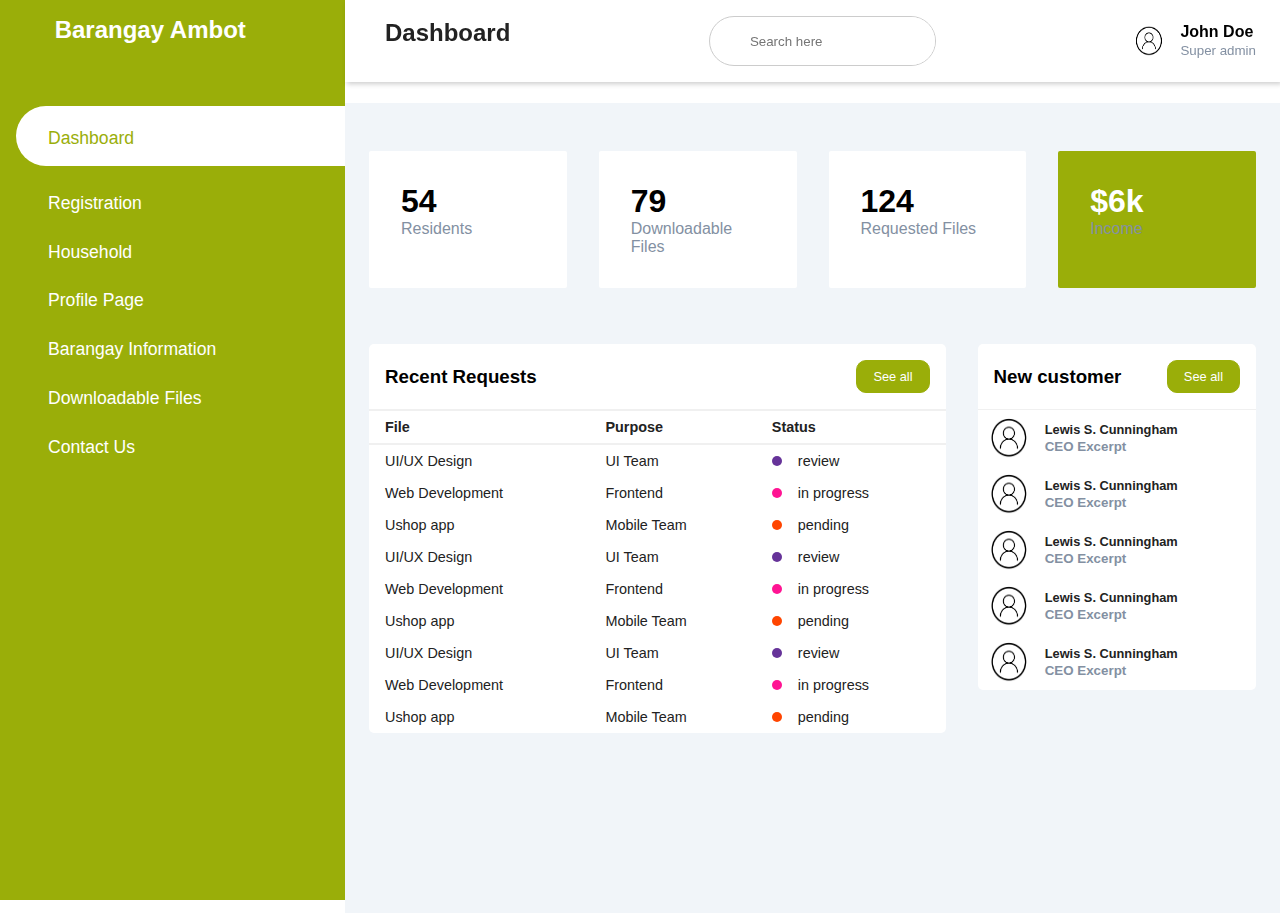
==== index.html @ b177c383 "Website" ====
<!DOCTYPE html>
<html lang="en">
<head>
	<meta charset="UTF-8">
	<title>127</title>
	<link rel="stylesheet" href="https://maxst.icons8.com/vue
	-static/landings/line-awesome/line-awesome/1.3.0/css/line-awesome.min.css">
	<link rel="stylesheet" href="style.css">
</head>
<body>
	<input type="checkbox" id="nav-toggle">
	<div class= "sidebar">
		<div class="sidebar-brand">
			<h2><span class="lab la-accusoft"></span> <span>Barangay Ambot</span></h2>
		</div>
		
		<div class = "sidebar-menu">
		<ul>
		
			<li>  
				<a href="index.html" class="active"><span class="las la-igloo"></span>
				<span>Dashboard	</span></a>
			</li>
			
			<li>
				<a href="registration.html"><span class="las la-laptop"></span>
				<span>Registration</span></a>
			</li>
			
			<li>
				<a href="household.html"><span class="las la-home"></span>
				<span>Household</span></a>
			</li>
			
			<li>
				<a href="profile1.html"><span class="las la-users"></span>
				<span>Profile Page</span></a>
			</li>
			
			<li>
				<a href=""><span class="las la-clipboard-list"></span>
				<span>Barangay Information</span></a>
			</li>
		
			<li>
				<a href="dl.html"><span class="las la-receipt"></span>
				<span>Downloadable Files</span></a>
			</li>
			
			<li>
				<a href="contact1.html"><span class="las la-user-circle"></span>
				<span>Contact Us</span></a>
			</li>
			
		</ul>
		</div>
	</div>	
	
	<div class="main-content">
		<header>
			<h2>
				<label for="nav-toggle">
					<span class="las la-bars"></span>
				</label>
				Dashboard
			</h2>
			
			<div class="search-wrapper">
				<span class="las la-search"></span>
				<input type="search" placeholder="Search here" />
			</div>
			
			<div class="user-wrapper">
				<img src="icon.png" width="30px" height="30px" alt="">
				<div>
					<h4>John Doe</h4>
					<small>Super admin</small>
				</div>
			</div>
		</header>
		
		<main>
		
			<div class="cards">
				<div class="card-single">
					<div>
						<h1>54</h1>
						<span>Residents</span>
					</div>
					<div>
						<span class="las la-users"></span>
					</div>
				</div>
				
				<div class="card-single">
					<div>
						<h1>79</h1>
						<span>Downloadable Files</span>
					</div>
					<div>
						<span class="las la-clipboard"></span>
					</div>
				</div>
				
				<div class="card-single">
					<div>
						<h1>124</h1>
						<span>Requested Files</span>
					</div>
					<div>
						<span class="las la-shopping-bag"></span>
					</div>
				</div>
				
				<div class="card-single">
					<div>
						<h1>$6k</h1>
						<span>Income</span>
					</div>
					<div>
						<span class="lab la-google-wallet"></span>
					</div>
				</div>
			</div>
			
			<div class="recent-grid">
				<div class="projects">
					<div class="card">
						<div class="card-header">
							<h3>Recent Requests</h3>
							
							<button>See all <span class="las la-arrow-right">
							</span></button>
						</div>
						<div class="card-body">
							<div class="table-responsive">
							<table width="100%">
								<thead>
									<tr>
										<td>File</td>
										<td>Purpose</td>
										<td>Status</td>
									</tr>
								</thead>
								<tbody>
									<tr>
										<td>UI/UX Design</td>
										<td>UI Team</td>
										<td>
											<span class="status purple"> </span>
											review
										</td>
									</tr>
									<tr>
										<td>Web Development</td>
										<td>Frontend</td>
										<td>
											<span class="status pink"> </span>
											in progress
										</td>
									</tr>
									<tr>
										<td>Ushop app</td>
										<td>Mobile Team</td>
										<td>
											<span class="status orange"> </span>
											pending
										</td>
									</tr>
									<tr>
										<td>UI/UX Design</td>
										<td>UI Team</td>
										<td>
											<span class="status purple"> </span>
											review
										</td>
									</tr>
									<tr>
										<td>Web Development</td>
										<td>Frontend</td>
										<td>
											<span class="status pink"> </span>
											in progress
										</td>
									</tr>
									<tr>
										<td>Ushop app</td>
										<td>Mobile Team</td>
										<td>
											<span class="status orange"> </span>
											pending
										</td>
									</tr>
									<tr>
										<td>UI/UX Design</td>
										<td>UI Team</td>
										<td>
											<span class="status purple"> </span>
											review
										</td>
									</tr>
									<tr>
										<td>Web Development</td>
										<td>Frontend</td>
										<td>
											<span class="status pink"> </span>
											in progress
										</td>
									</tr>
									<tr>
										<td>Ushop app</td>
										<td>Mobile Team</td>
										<td>
											<span class="status orange"> </span>
											pending
										</td>
									</tr>
								</tbody>
							</table>
							</div>
						</div>
					</div>
				</div>
				
				<div class="customers">
					<div class="card">
						<div class="card-header">
							<h3>New customer</h3>
							
							<button>See all <span class="las-la-arrow-right">
							</span></button>
						</div>
						<div class="card-body">
						
							<div class="customer">
								<div class ="info">
								<img src="icon.png" width="40px" height="40px" alt="">
									<div>
										<h4>Lewis S. Cunningham</h4>
										<small>CEO Excerpt</small>
									</div>
								</div>
								<div class="contact">
									<span class="las la-user-circle"></span>
									<span class="las la-comment"></span>
									<span class="las la-phone"></span>
								</div>
							</div>
							
							<div class="customer">
								<div class="info">
								<img src="icon.png" width="40px" height="40px" alt="">
									<div>
										<h4>Lewis S. Cunningham</h4>
										<small>CEO Excerpt</small>
									</div>
								</div>
								<div class="contact">
									<span class="las la-user-circle"></span>
									<span class="las la-comment"></span>
									<span class="las la-phone"></span>
								</div>
							</div>
							
							<div class="customer">
								<div class="info">
								<img src="icon.png" width="40px" height="40px" alt="">
									<div>
										<h4>Lewis S. Cunningham</h4>
										<small>CEO Excerpt</small>
									</div>
								</div>
								<div class="contact">
									<span class="las la-user-circle"></span>
									<span class="las la-comment"></span>
									<span class="las la-phone"></span>
								</div>
							</div>
							
							<div class="customer">
								<div class="info">
								<img src="icon.png" width="40px" height="40px" alt="">
									<div>
										<h4>Lewis S. Cunningham</h4>
										<small>CEO Excerpt</small>
									</div>
								</div>
								<div class="contact">
									<span class="las la-user-circle"></span>
									<span class="las la-comment"></span>
									<span class="las la-phone"></span>
								</div>
							</div>
							
							<div class="customer">
								<div class="info">
								<img src="icon.png" width="40px" height="40px" alt="">
									<div>
										<h4>Lewis S. Cunningham</h4>
										<small>CEO Excerpt</small>
									</div>
								</div>
								<div class="contact">
									<span class="las la-user-circle"></span>
									<span class="las la-comment"></span>
									<span class="las la-phone"></span>
								</div>
							</div>
							
						</div>
					</div>
				</div>
				
			</div>	
		</main>
	</div>
</body>
</html>
---- style.css ----
:root{
	--main-color: #9AAE09;
	--color-dark: #1D2231;
	--text-grey:  #8390A2;
}

* {
	padding: 0;
	margin: 0;
	box-sizing: border-box;
	list-style-type: none;
	text-decoration:none;
	font-family: 'Poppins', sans-serif;
}

.sidebar {
	width:345px;
	position: fixed;
	left: 0;
	top: 0;
	height: 100%;
	background: var(--main-color);
	z-index: 100;
	transition: width 300ms;
}

.sidebar-brand {
	height: 90px;
	padding: 1rem 0rem 1rem 2rem;
	color: #fff;
}

.sidebar-brand span {
	display: inline-block;
	padding-right: 1rem;
}

.sidebar-menu li {
	width: 100%;
	margin-bottom: 1.3rem;
	padding-left: 1rem;
}

.sidebar-menu a {
	padding-left: 1rem;
	display: block;
	color: #fff;
	font-size: 1.1rem;
}

.sidebar-menu a span:first-child {
	font-size: 1.5rem;
	padding-right: 1rem;
}


.sidebar-menu{
		margin-top: 1rem;
}

.sidebar-menu a.active {
	background: #fff;
	padding-top: 1rem;
	padding-bottom: 1rem;
	color: var(--main-color);
	border-radius: 30px 0px 0px 30px;
}

#nav-toggle:checked + .sidebar {
	width: 70px;
}

#nav-toggle:checked + .sidebar .sidebar-brand ,
#nav-toggle:checked + .sidebar li {
	padding-left: 1rem;
	text-align: center;
}

#nav-toggle:checked + .sidebar li a {
	padding-left: 0rem;
}


#nav-toggle:checked + .sidebar .sidebar-brand h2 span:last-child,
#nav-toggle:checked + .sidebar li a span:last-child {
	display: none; 
}

#nav-toggle:checked ~ .main-content {
	margin-left: 70px;
}

#nav-toggle:checked ~ .main-content header {
	width: calc(100% - 70px);
	left: 70px;
}

.main-content{
	transition: margin-left 300ms;
	margin-left:345px;
}

header {
	background: #fff;
	display: flex;
	justify-content: space-between;
	padding: 1rem 1.5rem;
	box-shadow: 2px 2px 5px rgba(0,0,0,0.2);
	position: fixed;
	left: 345px;
	width: calc(100% - 345px);
	top: 0;
	z-index: 100;
	transition: left 300ms;
}
	
header h2 {
	color: #222;
}

header label span {
	font-size: 1.7rem;
	padding-right: 1rem;
}

.search-wrapper {
	border: 1px solid #ccc;
	border-radius: 30px;
	height: 50px;
	display: flex;
	align-items: center;
	overflow-x: hidden;
}

.search-wrapper span {
	display: inline-block;
	padding: 0rem 1rem;
	font-size: 1.5rem;
}

.search-wrapper input {
	height: 100%;
	padding: 0.5rem;
	border: none;
	outline: none;
}

.user-wrapper {
	display: flex;
	align-items: center;	
}

.user-wrapper img {
	border-radius: 50%;
	margin-right: 1rem;
}

.user-wrapper small {
	display: inline-block;
	color: var(--text-grey);
}

main {
	margin-top: 85px;
	padding: 2rem 1.5rem;
	background: #f1f5f9;
	min-height: calc(100vh - 90px);
}

.cards {
	display: grid;
	grid-template-columns: repeat(4,1fr);
	grid-gap: 2rem;
	margin-top: 1rem;
}

.card-single {
	display: flex;
	justify-content: space-between;
	background: #fff;
	padding: 2rem; 
	border-radius: 2px;
}

.card-single div:last-child span {
	font-size: 3rem;
	color: var(--main-color);
}

.card-single div:first-child span{
	color: var(--text-grey);
}

.card-single:last-child {
	background: var(--main-color);
}

.card-single:last-child h1,
.card-single:last-child div:first-child span
.card-single:last-child div:last-child span {
	color: #fff;
}
.recent-grid {
	margin-top: 3.5rem;
	display: grid;
	grid-gap: 2rem;
	grid-template-columns: 65% auto;
}

.card{
	background: #fff;
	border-radius: 5px;
}

.card-header  {
	padding: 1rem;
}

.card-header {
	display: flex;
	justify-content: space-between;
	align-items: center;
	border-bottom: 1px solid #f0f0f0;
}

.card-header button {
	background: var(--main-color);
	border-radius: 10px;
	color: #fff;
	font-size: 0.8rem;
	padding: 0.5rem 1rem;
	border: 1px solid var(--main-color);
}

table {
	border-collapse: collapse;
}

thead tr {
	border-top: 1px solid #f0f0f0;
	border-bottom: 2px solid #f0f0f0;
}

thead td {
	font-weight: 700;
}

td {
	padding: 0.5rem 1rem;
	font-size: 0.9rem;
	color: #222;
}

td .status {
	display: inline-block;
	height: 10px;
	width: 10px;
	border-radius: 50%;
	margin-right: 1rem;
}

tr td:last-child {
	display: flex;
	align-items: center;
}

.status.purple {
	background: rebeccapurple;
}

.status.pink {
	background: deeppink;
}

.status.orange {
	background: orangered;
}

.table-responsive {
	width: 100%;
	overflow-x: auto;
}

.customer {
	display: flex;
	justify-content: space-between;
	align-items: center;
	padding: 0.5rem 0.7rem;
}

.info {
	display: flex;
	align-items: center;
}

.info img {
	border-radius: 50%;
	margin-right: 1rem; 
}

.info h4 {
	font-size: 0.8rem;
	font-weight: 700;
	color: #222;
}

.info small {
	font-weight: 600;
	color: var(--text-grey);
}

.contact span {
	font-size: 1.2rem;
	display: inline-block;
	margin-left: 0.5rem;
	color: var(--main-color);
}

@media only screen and (max-width: 1200px) {

.sidebar {
	width: 70px;
}

.sidebar .sidebar-brand ,
.sidebar li {
	padding-left: 1rem;
	text-align: center;
}

.sidebar li a {
	padding-left: 0rem;
}


.sidebar .sidebar-brand h2 span:last-child,
.sidebar li a span:last-child {
	display: none; 
}

.main-content {
	margin-left: 70px;
}

.main-content header {
	width: calc(100% - 70px);
	left: 70px;
	}
}

body{
    font-family: 'Montserrat', serif;
    overflow-x: hidden;
}

.main{ 
	margin-top: 100px;
	margin-left: 700px;
    background-color: #406b15;
    width: 500px;
    border-radius: 10px;
    padding-bottom: 10px;
    padding-top: 10px;
    position: relative;
}

.household {
	margin-left: 400px;
}
hr{ 
    position: relative;
    margin: auto;
    width: 500px;
}

.main_img{ /*image inside*/
    display: block;
    margin: auto;
}

.main_txt{
    padding-top: 10px;
    text-align: center;
    color: #f9f7f1;
}

#hhtitle{
    text-align: center;
}

.container{
    background-color: #e5e0c0;
    width: 400px;
    border-radius: 10px;
    padding-bottom: 10px;
    padding-top: 10px;
    position: relative;
    margin: auto;
	margin-bottom: 20px;
}

.hh_img{
    display: block;
    margin: auto;
}

.hh_text{
    text-align: center;
    padding-top: 10px;
}

hr {
	margin-left: 700px;
}

.other{
    padding-top: 10px;
}

.moreinfo {
    color: white;
    padding: 10px 20px;
    text-align: center;
    text-decoration: none;
    display: block;
    font-family: 'Montserrat', serif;
    font-size: 16px;
    margin: auto;
    transition-duration: 0.7s;
    cursor: pointer;
    background-color: #fff; 
    color: black; 
    border: 2px solid #9AAE09;
}

.moreinfo:hover{
    background-color: #9AAE09;
    color: #fff;
}

.sulod {
	margin-left: 500px;
}

.img{
    position: relative;
    left: 30px;
    top: 40px;
    width: 200px;
    border: 5px solid #9AAE09;
}

.name{
    position: relative;
    top: -60px;
    left: 400px;
    font-family: 'Montserrat', serif;
    font-size: 15px;
}

.dob{
    position: relative;
    top: -60px;
    left: 400px;
}

hr.new5{
	margin-left: 30px;
	margin-bottom: 25px;
    border: 10px solid green;
	border-radius: 5px;
	width: 700px;
}

.details{
    position: relative;
    left: 40px;

}

.records{
    position: relative;
    left: 40px;
    top:30px;
}

.records_title {
    font-size: 20px;
    font-family: 'Merriweather', sans-serif;
}

.sulod {
	margin-left: 550px;
	margin-top: 100px;
	margin-bottom: 20px;
	width: 50%;
	height: 700px;
	display: inline-block;
	box-shadow: 0 27px 87px rgba(0,0,0,0.37);
	border-radius: 20px;
}

img.download{
	width: 150px;
	height: 150px;
	margin-top: 300px;
	margin-left: 430px;
	position: -webkit-sticky;
	position: sticky;
	top: 120px;
}

.taytul{
	margin-left: 650px;
	margin-top: -350px;
	color: #406B15;
	font-size: 1.2em;   
}

.content-table {
  border-collapse: collapse;
  margin-top: 20px;
  margin-left: 650px;
  margin-right: 100px;
  font-size: 0.9em;
  min-width: 400px;
  border-radius: 5px 5px 0 0;
  overflow: hidden;
  box-shadow: 0 0 20px rgba(0, 0, 0, 0.15);
  margin-bottom: 50px;
}

.content-table thead tr {
  background-color: #9AAE09;
  color: #ffffff;
  text-align: left;
  font-weight: bold;
  text-align:center;
}

.content-table th,
.content-table td {
  padding: 12px 15px;
  
}

.content-table tbody tr {
  border-bottom: 1px solid #dddddd;
}

.content-table tbody tr:nth-of-type(even) {
  background-color: #f3f3f3;
}

.content-table tbody tr:last-of-type {
  border-bottom: 2px solid #9AAE09;
}

.content-table tbody tr.active-row {
  font-weight: bold;
  color: #9AAE09;
}

.content-table tbody td.tunga {
	text-align:center;
}
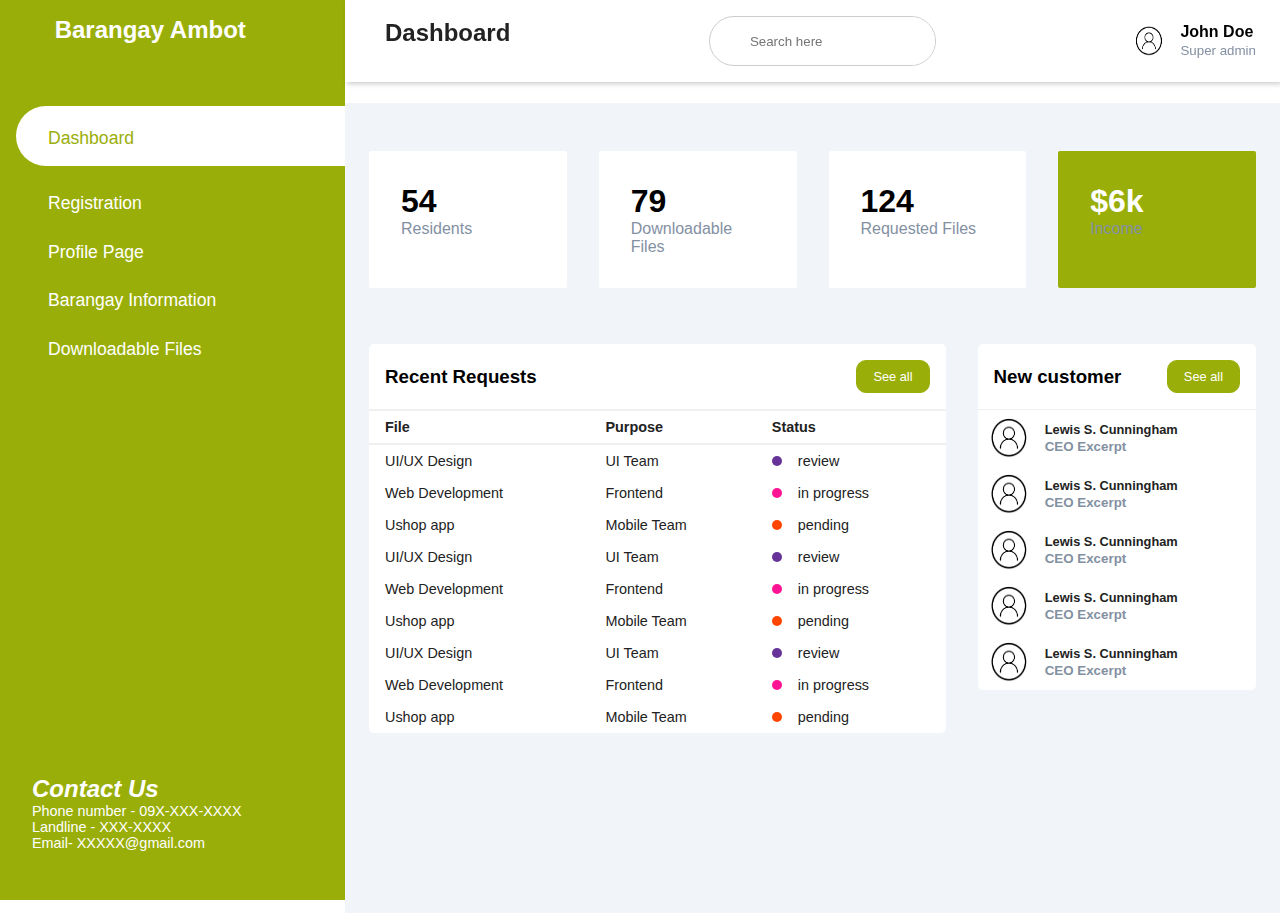
==== commit 243b9f39: "changed some fiiles so wa na kaayo confusion" ====
--- a/index.html
+++ b/index.html
@@ -23,15 +23,10 @@
 			</li>
 			
 			<li>
-				<a href="registration.html"><span class="las la-laptop"></span>
+				<a href="household.php"><span class="las la-laptop"></span>
 				<span>Registration</span></a>
 			</li>
-			
-			<li>
-				<a href="household.html"><span class="las la-home"></span>
-				<span>Household</span></a>
-			</li>
-			
+
 			<li>
 				<a href="profile1.html"><span class="las la-users"></span>
 				<span>Profile Page</span></a>
@@ -43,16 +38,24 @@
 			</li>
 		
 			<li>
-				<a href="dl.html"><span class="las la-receipt"></span>
+				<a href="dl1.html"><span class="las la-receipt"></span>
 				<span>Downloadable Files</span></a>
 			</li>
 			
-			<li>
-				<a href="contact1.html"><span class="las la-user-circle"></span>
-				<span>Contact Us</span></a>
-			</li>
-			
-		</ul>
+			</ul>
+	
+		<ul style="position:absolute; bottom:0; ">
+			<li>
+				<a><span><em><b>Contact Us</b></em>
+				
+					<p style="color:white;	font-family: 'Poppins', sans-serif;font-size:60%;">
+						Phone number - 09X-XXX-XXXX<br>
+						Landline - XXX-XXXX<br>
+						Email- XXXXX@gmail.com<br>
+					</p>
+				</span></a>
+			</li>
+			</ul>
 		</div>
 	</div>	
 	
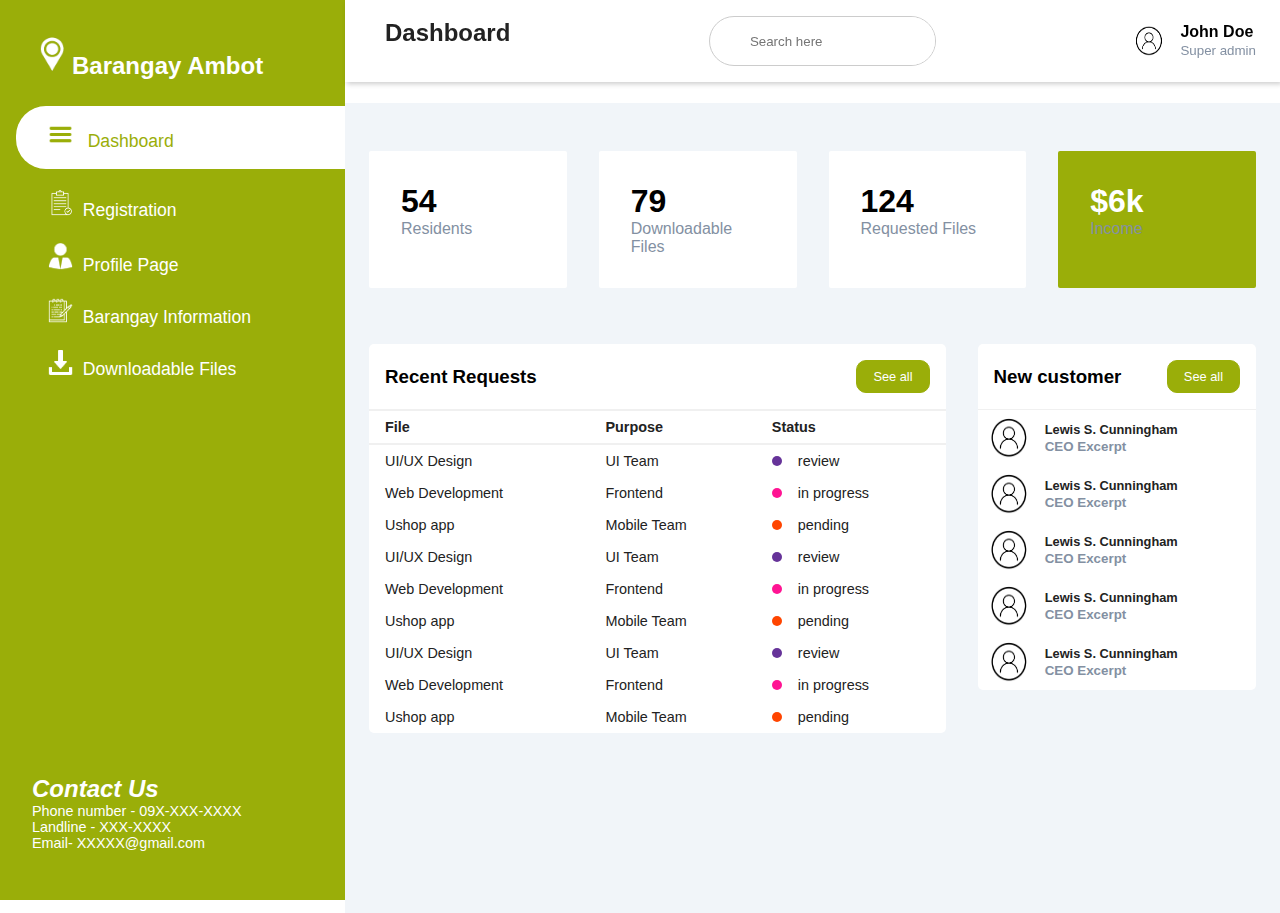
==== commit 3b978586: "changed icon + added barnagay info page" ====
--- a/index.html
+++ b/index.html
@@ -10,36 +10,36 @@
 <body>
 	<input type="checkbox" id="nav-toggle">
 	<div class= "sidebar">
-		<div class="sidebar-brand">
-			<h2><span class="lab la-accusoft"></span> <span>Barangay Ambot</span></h2>
+		<div class="sidebar-brand" style="shite-space:no-wrap;">
+			<span></span><h2> <span><img src="img\pointlogo.png" width="40px">Barangay Ambot</span></h2>
 		</div>
 		
 		<div class = "sidebar-menu">
 		<ul>
 		
 			<li>  
-				<a href="index.html" class="active"><span class="las la-igloo"></span>
-				<span>Dashboard	</span></a>
-			</li>
-			
-			<li>
-				<a href="household.php"><span class="las la-laptop"></span>
-				<span>Registration</span></a>
+				<a href="index.html" class="active"><span></span>
+				<span><img src="img/menu.png" width="25px">&nbsp&nbsp Dashboard	</span></a>
+			</li>
+			
+			<li>
+				<a href="household.php"><span></span>
+				<span><img src="img/reg.gif" width="25px"> &nbspRegistration</span></a>
 			</li>
 
 			<li>
-				<a href="profile1.html"><span class="las la-users"></span>
-				<span>Profile Page</span></a>
-			</li>
-			
-			<li>
-				<a href=""><span class="las la-clipboard-list"></span>
-				<span>Barangay Information</span></a>
-			</li>
-		
-			<li>
-				<a href="dl1.html"><span class="las la-receipt"></span>
-				<span>Downloadable Files</span></a>
+				<a href="profile1.html"><span></span>
+				<span><img src="img/profile.png" width="25px"> &nbspProfile Page</span></a>
+			</li>
+			
+			<li>
+				<a href="barangay_info.html"><span></span>
+				<span><img src="img/barangay_info.png" width="25px"> &nbspBarangay Information</span></a>
+			</li>
+		
+			<li>
+				<a href="dl1.html"><span></span>
+				<span> <img src="img/download.png" width="25px"> &nbspDownloadable Files</span></a>
 			</li>
 			
 			</ul>
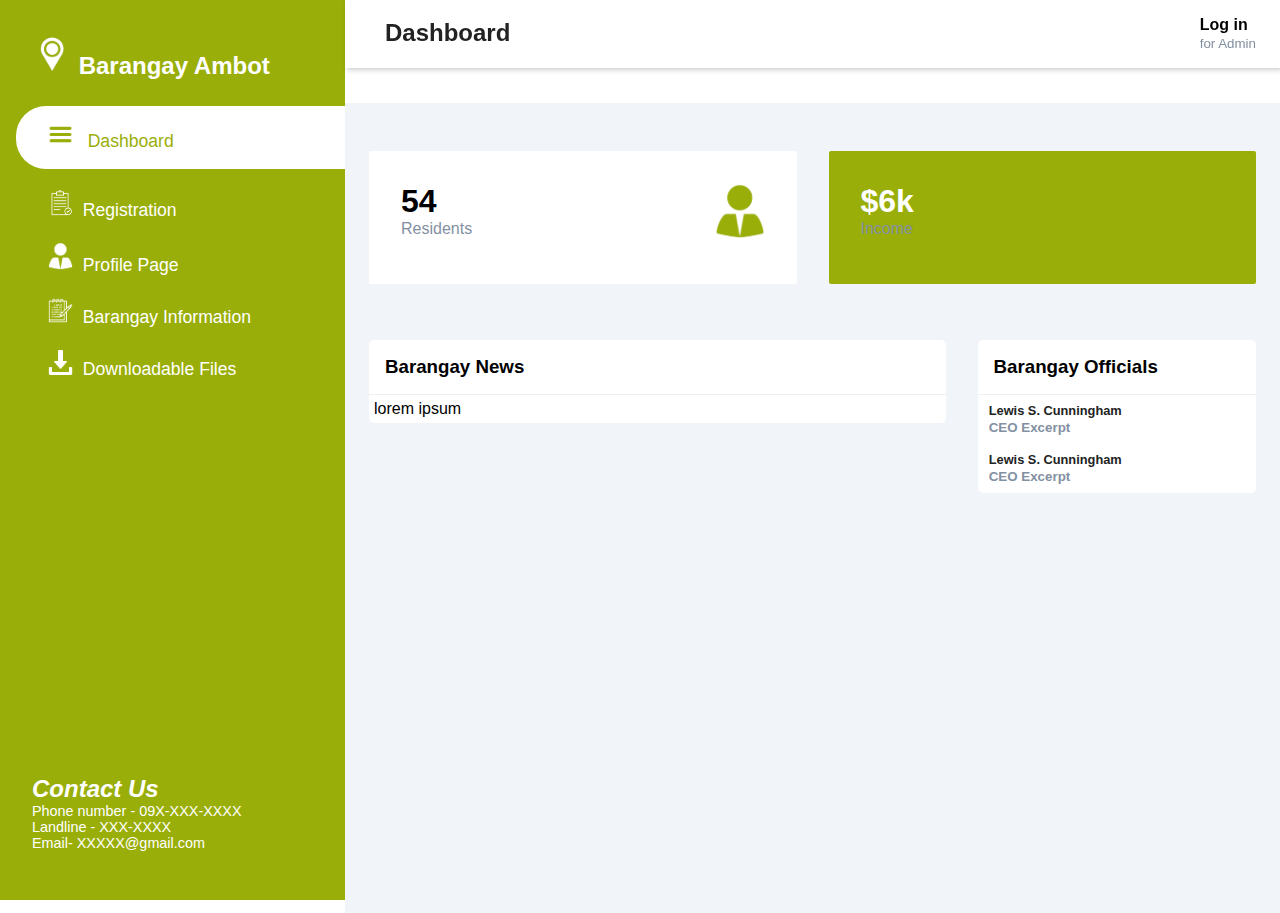
==== commit f0cad856: "Updated main page, side bars and the like" ====
--- a/index.html
+++ b/index.html
@@ -11,7 +11,7 @@
 	<input type="checkbox" id="nav-toggle">
 	<div class= "sidebar">
 		<div class="sidebar-brand" style="shite-space:no-wrap;">
-			<span></span><h2> <span><img src="img\pointlogo.png" width="40px">Barangay Ambot</span></h2>
+			<span></span><h2><img src="img\pointlogo.png" width="40px"> <span>Barangay Ambot</span></h2>
 		</div>
 		
 		<div class = "sidebar-menu">
@@ -19,27 +19,27 @@
 		
 			<li>  
 				<a href="index.html" class="active"><span></span>
-				<span><img src="img/menu.png" width="25px">&nbsp&nbsp Dashboard	</span></a>
+				<img src="img/menu.png" width="25px"><span>&nbsp&nbsp Dashboard	</span></a>
 			</li>
 			
 			<li>
 				<a href="household.php"><span></span>
-				<span><img src="img/reg.gif" width="25px"> &nbspRegistration</span></a>
+				<img src="img/reg.gif" width="25px"><span> &nbspRegistration</span></a>
 			</li>
 
 			<li>
 				<a href="profile1.html"><span></span>
-				<span><img src="img/profile.png" width="25px"> &nbspProfile Page</span></a>
+				<img src="img/profile.png" width="25px"><span> &nbspProfile Page</span></a>
 			</li>
 			
 			<li>
 				<a href="barangay_info.html"><span></span>
-				<span><img src="img/barangay_info.png" width="25px"> &nbspBarangay Information</span></a>
+				<img src="img/barangay_info.png" width="25px"> <span>&nbspBarangay Information</span></a>
 			</li>
 		
 			<li>
 				<a href="dl1.html"><span></span>
-				<span> <img src="img/download.png" width="25px"> &nbspDownloadable Files</span></a>
+				<img src="img/download.png" width="25px"><span>  &nbspDownloadable Files</span></a>
 			</li>
 			
 			</ul>
@@ -68,16 +68,10 @@
 				Dashboard
 			</h2>
 			
-			<div class="search-wrapper">
-				<span class="las la-search"></span>
-				<input type="search" placeholder="Search here" />
-			</div>
-			
 			<div class="user-wrapper">
-				<img src="icon.png" width="30px" height="30px" alt="">
 				<div>
-					<h4>John Doe</h4>
-					<small>Super admin</small>
+					<h4>Log in</h4>
+					<small>for Admin</small>
 				</div>
 			</div>
 		</header>
@@ -91,29 +85,9 @@
 						<span>Residents</span>
 					</div>
 					<div>
-						<span class="las la-users"></span>
+						<span><img src="img/profilegreen.png" width="50px"></span>
 					</div>
-				</div>
-				
-				<div class="card-single">
-					<div>
-						<h1>79</h1>
-						<span>Downloadable Files</span>
-					</div>
-					<div>
-						<span class="las la-clipboard"></span>
-					</div>
-				</div>
-				
-				<div class="card-single">
-					<div>
-						<h1>124</h1>
-						<span>Requested Files</span>
-					</div>
-					<div>
-						<span class="las la-shopping-bag"></span>
-					</div>
-				</div>
+				</div>				
 				
 				<div class="card-single">
 					<div>
@@ -130,96 +104,11 @@
 				<div class="projects">
 					<div class="card">
 						<div class="card-header">
-							<h3>Recent Requests</h3>
-							
-							<button>See all <span class="las la-arrow-right">
-							</span></button>
+							<h3>Barangay News</h3>
 						</div>
 						<div class="card-body">
-							<div class="table-responsive">
-							<table width="100%">
-								<thead>
-									<tr>
-										<td>File</td>
-										<td>Purpose</td>
-										<td>Status</td>
-									</tr>
-								</thead>
-								<tbody>
-									<tr>
-										<td>UI/UX Design</td>
-										<td>UI Team</td>
-										<td>
-											<span class="status purple"> </span>
-											review
-										</td>
-									</tr>
-									<tr>
-										<td>Web Development</td>
-										<td>Frontend</td>
-										<td>
-											<span class="status pink"> </span>
-											in progress
-										</td>
-									</tr>
-									<tr>
-										<td>Ushop app</td>
-										<td>Mobile Team</td>
-										<td>
-											<span class="status orange"> </span>
-											pending
-										</td>
-									</tr>
-									<tr>
-										<td>UI/UX Design</td>
-										<td>UI Team</td>
-										<td>
-											<span class="status purple"> </span>
-											review
-										</td>
-									</tr>
-									<tr>
-										<td>Web Development</td>
-										<td>Frontend</td>
-										<td>
-											<span class="status pink"> </span>
-											in progress
-										</td>
-									</tr>
-									<tr>
-										<td>Ushop app</td>
-										<td>Mobile Team</td>
-										<td>
-											<span class="status orange"> </span>
-											pending
-										</td>
-									</tr>
-									<tr>
-										<td>UI/UX Design</td>
-										<td>UI Team</td>
-										<td>
-											<span class="status purple"> </span>
-											review
-										</td>
-									</tr>
-									<tr>
-										<td>Web Development</td>
-										<td>Frontend</td>
-										<td>
-											<span class="status pink"> </span>
-											in progress
-										</td>
-									</tr>
-									<tr>
-										<td>Ushop app</td>
-										<td>Mobile Team</td>
-										<td>
-											<span class="status orange"> </span>
-											pending
-										</td>
-									</tr>
-								</tbody>
-							</table>
+							<div class="table-responsive" width="100%" style="padding:5px;">
+								<p>lorem ipsum</p>
 							</div>
 						</div>
 					</div>
@@ -228,87 +117,36 @@
 				<div class="customers">
 					<div class="card">
 						<div class="card-header">
-							<h3>New customer</h3>
-							
-							<button>See all <span class="las-la-arrow-right">
-							</span></button>
+							<h3>Barangay Officials</h3>
 						</div>
 						<div class="card-body">
 						
 							<div class="customer">
 								<div class ="info">
-								<img src="icon.png" width="40px" height="40px" alt="">
+								
 									<div>
 										<h4>Lewis S. Cunningham</h4>
 										<small>CEO Excerpt</small>
 									</div>
 								</div>
-								<div class="contact">
-									<span class="las la-user-circle"></span>
-									<span class="las la-comment"></span>
-									<span class="las la-phone"></span>
-								</div>
+
 							</div>
 							
 							<div class="customer">
 								<div class="info">
-								<img src="icon.png" width="40px" height="40px" alt="">
+								
 									<div>
 										<h4>Lewis S. Cunningham</h4>
 										<small>CEO Excerpt</small>
 									</div>
 								</div>
-								<div class="contact">
-									<span class="las la-user-circle"></span>
-									<span class="las la-comment"></span>
-									<span class="las la-phone"></span>
-								</div>
+
 							</div>
 							
-							<div class="customer">
-								<div class="info">
-								<img src="icon.png" width="40px" height="40px" alt="">
-									<div>
-										<h4>Lewis S. Cunningham</h4>
-										<small>CEO Excerpt</small>
-									</div>
-								</div>
-								<div class="contact">
-									<span class="las la-user-circle"></span>
-									<span class="las la-comment"></span>
-									<span class="las la-phone"></span>
-								</div>
-							</div>
 							
-							<div class="customer">
-								<div class="info">
-								<img src="icon.png" width="40px" height="40px" alt="">
-									<div>
-										<h4>Lewis S. Cunningham</h4>
-										<small>CEO Excerpt</small>
-									</div>
-								</div>
-								<div class="contact">
-									<span class="las la-user-circle"></span>
-									<span class="las la-comment"></span>
-									<span class="las la-phone"></span>
-								</div>
-							</div>
 							
-							<div class="customer">
-								<div class="info">
-								<img src="icon.png" width="40px" height="40px" alt="">
-									<div>
-										<h4>Lewis S. Cunningham</h4>
-										<small>CEO Excerpt</small>
-									</div>
-								</div>
-								<div class="contact">
-									<span class="las la-user-circle"></span>
-									<span class="las la-comment"></span>
-									<span class="las la-phone"></span>
-								</div>
-							</div>
+							
+							
 							
 						</div>
 					</div>
--- a/style.css
+++ b/style.css
@@ -170,7 +170,7 @@
 
 .cards {
 	display: grid;
-	grid-template-columns: repeat(4,1fr);
+	grid-template-columns: repeat(2,1fr);
 	grid-gap: 2rem;
 	margin-top: 1rem;
 }
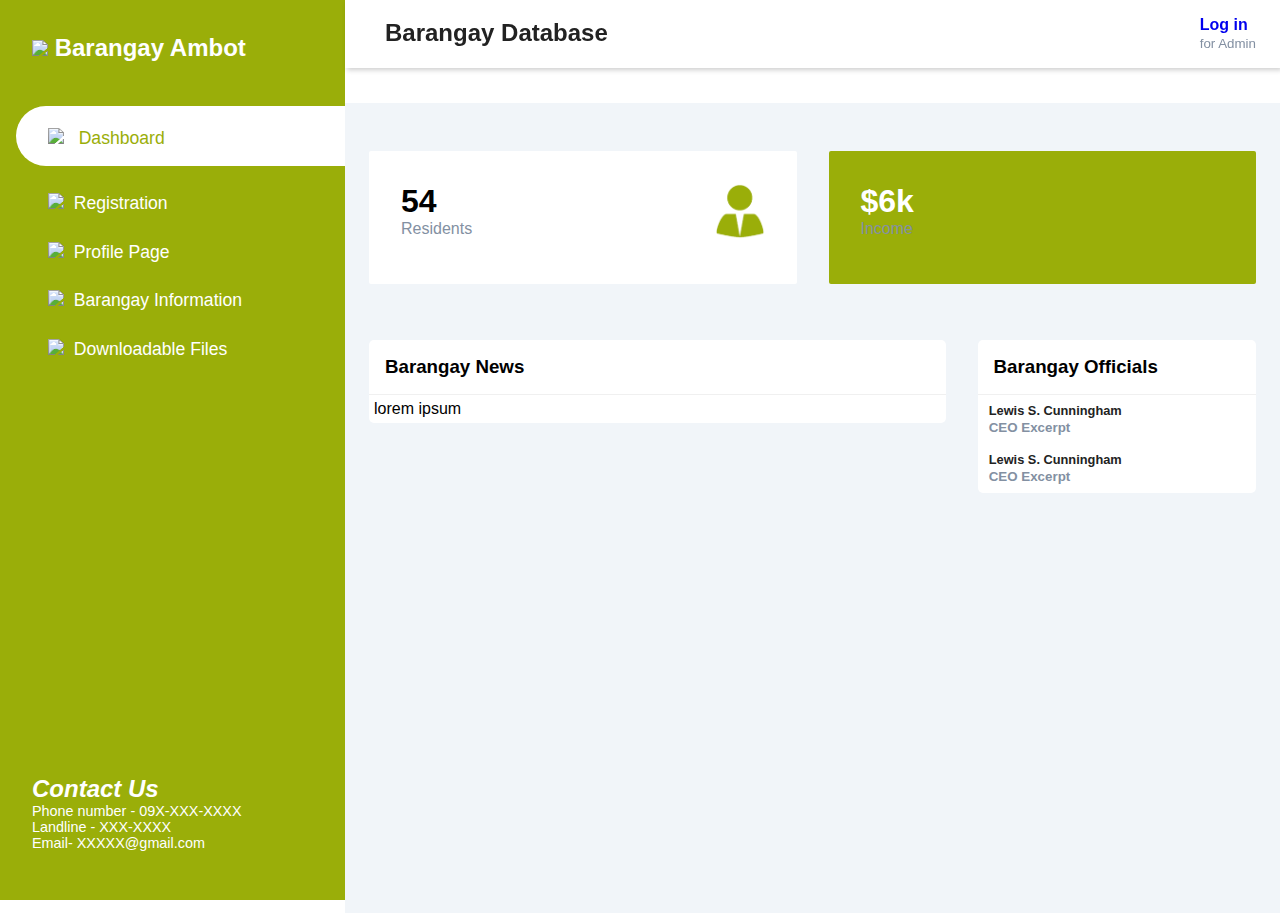
==== commit 53751bde: "added the newer version" ====
--- a/index.html
+++ b/index.html
@@ -65,14 +65,15 @@
 				<label for="nav-toggle">
 					<span class="las la-bars"></span>
 				</label>
-				Dashboard
+				Barangay Database
 			</h2>
 			
 			<div class="user-wrapper">
+				<a href="login_admin.php">
 				<div>
 					<h4>Log in</h4>
 					<small>for Admin</small>
-				</div>
+				</div></a>
 			</div>
 		</header>
 		
